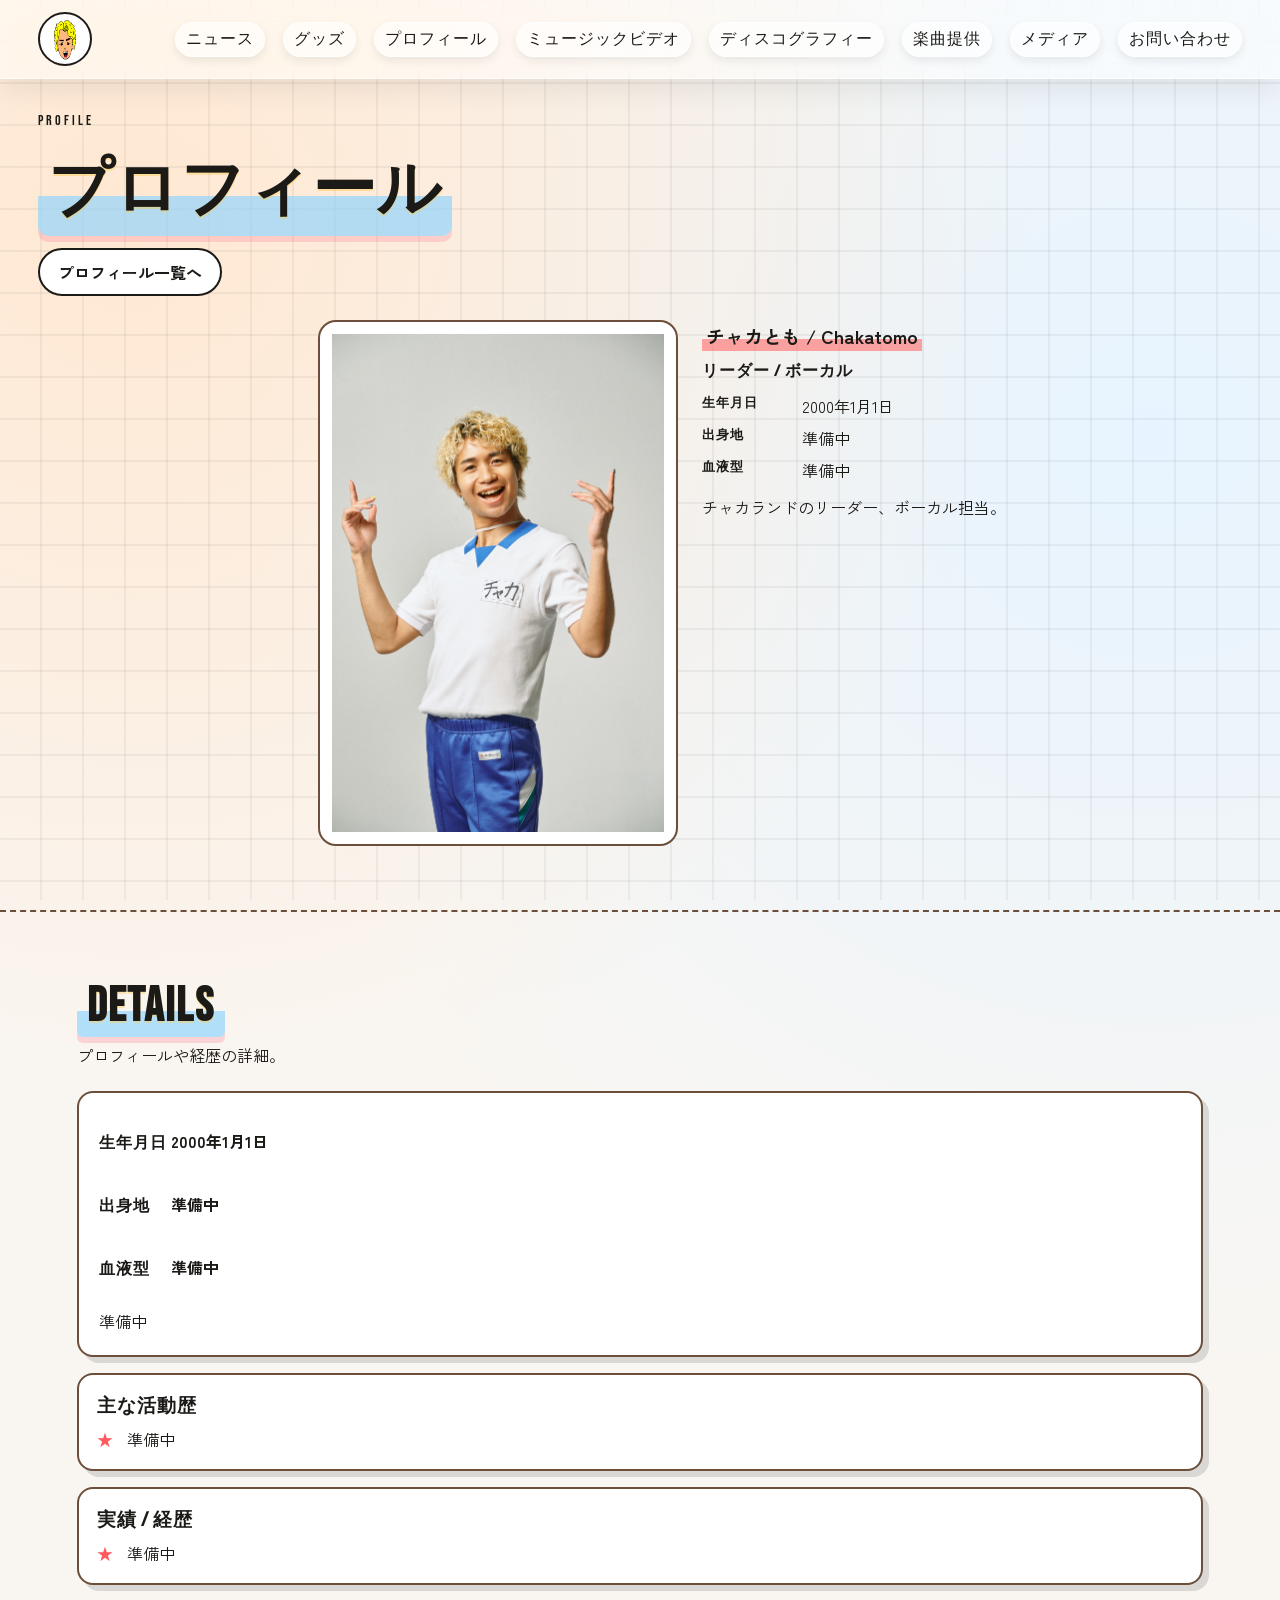
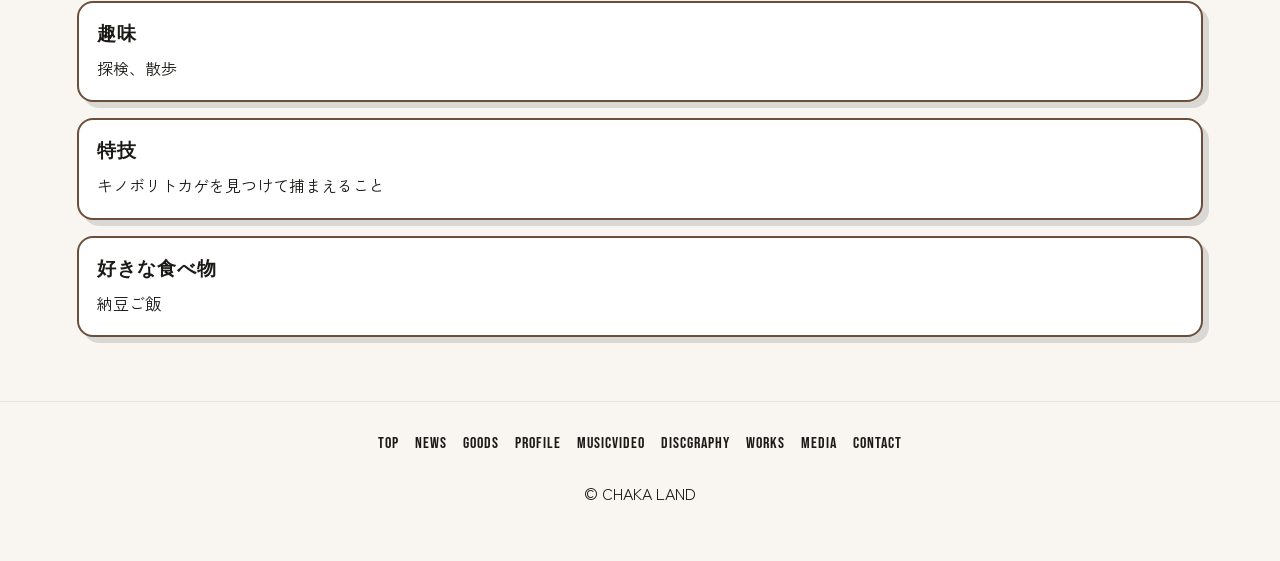
==== chakatomo.html @ d555703f "Update profile pages and layout" ====
<!doctype html>
<html lang="ja">
  <head>
    <meta charset="utf-8" />
    <meta name="viewport" content="width=device-width, initial-scale=1" />
    <title>チャカランド | Chakatomo</title>
    <meta name="description" content="チャカとものプロフィールと経歴。" />
    <link rel="stylesheet" href="styles.css" />
  </head>
  <body>
    <div class="bg-lines" aria-hidden="true"></div>

    <header class="hero hero-compact hero-profile-detail" id="top">
      <nav class="nav">
        <a class="logo" href="index.html#top" aria-label="チャカランド ホーム">
          <img src="assets/チャカとも_イラスト_new.PNG" alt="チャカとも" />
        </a>
        <button class="menu-button" type="button" aria-expanded="false" aria-controls="nav-links">
          MENU
        </button>
        <div class="nav-links" id="nav-links">
          <a href="news.html">ニュース</a>
          <a href="index.html#goods">グッズ</a>
          <a href="profile.html">プロフィール</a>
          <a href="mv.html">ミュージックビデオ</a>
          <a href="index.html#discography">ディスコグラフィー</a>
          <a href="providing.html">楽曲提供</a>
          <a href="media.html">メディア</a>
          <a href="index.html#contact" class="nav-cta">お問い合わせ</a>
        </div>
      </nav>

      <div class="hero-grid">
        <div class="hero-text">
          <p class="eyebrow">PROFILE</p>
          <h1>プロフィール</h1>
          <div class="hero-actions">
            <a class="btn ghost" href="profile.html">プロフィール一覧へ</a>
          </div>
        </div>
      </div>
    </header>

    <main>
      <section class="section tight-top">
        <div class="profile-grid profile-grid-detail">
          <div class="profile-media roomy">
            <img src="assets/Member_pic/chakatomo_pic.jpg" alt="チャカともの写真" />
          </div>
          <div class="profile-text">
            <h3 class="member-name chakatomo">チャカとも / Chakatomo</h3>
            <p class="profile-lead">リーダー / ボーカル</p>
            <dl class="profile-kv">
              <div>
                <dt>生年月日</dt>
                <dd>2000年1月1日</dd>
              </div>
              <div>
                <dt>出身地</dt>
                <dd>準備中</dd>
              </div>
              <div>
                <dt>血液型</dt>
                <dd>準備中</dd>
              </div>
            </dl>
            <p class="profile-note">チャカランドのリーダー、ボーカル担当。</p>
          </div>
        </div>
      </section>

      <section class="section">
        <div class="section-head">
          <h2>DETAILS</h2>
          <p>プロフィールや経歴の詳細。</p>
        </div>
        <div class="profile-detail">
          <div class="detail-meta">
            <p><span>生年月日</span>2000年1月1日</p>
            <p><span>出身地</span>準備中</p>
            <p><span>血液型</span>準備中</p>
          </div>
          <p class="detail-lead">準備中</p>
        </div>
        <div class="detail-sections">
          <section class="detail-section">
            <h3>主な活動歴</h3>
            <ul class="detail-list">
              <li>準備中</li>
            </ul>
          </section>
          <section class="detail-section">
            <h3>実績 / 経歴</h3>
            <ul class="detail-list">
              <li>準備中</li>
            </ul>
          </section>
          <section class="detail-section">
            <h3>趣味</h3>
            <p>探検、散歩</p>
          </section>
          <section class="detail-section">
            <h3>特技</h3>
            <p>キノボリトカゲを見つけて捕まえること</p>
          </section>
          <section class="detail-section">
            <h3>好きな食べ物</h3>
            <p>納豆ご飯</p>
          </section>
        </div>
      </section>
    </main>

    <footer class="footer">
      <div class="footer-links">
        <a href="index.html#top">TOP</a>
        <a href="news.html">NEWS</a>
        <a href="index.html#goods">GOODS</a>
        <a href="profile.html">PROFILE</a>
        <a href="mv.html">MUSICVIDEO</a>
        <a href="index.html#discography">Discgraphy</a>
        <a href="providing.html">WORKS</a>
        <a href="media.html">Media</a>
        <a href="index.html#contact">CONTACT</a>
      </div>
      <p>© CHAKA LAND</p>
    </footer>

    <script src="script.js"></script>
  </body>
</html>
---- styles.css ----
@import url("https://fonts.googleapis.com/css2?family=Bebas+Neue&family=Zen+Kaku+Gothic+New:wght@400;500;700&display=swap");

:root {
  --bg: #f9f6f2;
  --ink: #1b1a17;
  --accent: #ff5a5f;
  --accent-2: #ffd86b;
  --accent-3: #8bd3ff;
  --paper: #ffffff;
  --line: rgba(0, 0, 0, 0.08);
  --frame-brown: #6b4f3b;
}

* {
  box-sizing: border-box;
}

html {
  scroll-behavior: smooth;
}

body {
  margin: 0;
  font-family: "Zen Kaku Gothic New", "Hiragino Kaku Gothic ProN", "Meiryo", sans-serif;
  color: var(--ink);
  background: radial-gradient(circle at 10% 10%, #ffe8d2 0%, transparent 40%),
    radial-gradient(circle at 90% 20%, #e7f4ff 0%, transparent 45%), var(--bg);
  min-height: 100vh;
}


a {
  color: inherit;
  text-decoration: none;
}

img {
  max-width: 100%;
  display: block;
}

.bg-lines {
  position: fixed;
  inset: 0;
  background-image: linear-gradient(transparent 95%, var(--line) 96%),
    linear-gradient(90deg, transparent 95%, var(--line) 96%);
  background-size: 42px 42px;
  z-index: -1;
  opacity: 0.6;
}

.hero {
  padding: 96px 3vw 42px;
}

.nav {
  display: flex;
  align-items: center;
  gap: 20px;
  flex-wrap: wrap;
  justify-content: space-between;
  padding: 12px 3vw;
  position: fixed;
  top: 0;
  left: 0;
  right: 0;
  z-index: 10;
  background: rgba(255, 255, 255, 0.55);
  backdrop-filter: blur(14px) saturate(140%);
  border-bottom: 1px solid rgba(255, 255, 255, 0.7);
  box-shadow: 0 10px 30px rgba(0, 0, 0, 0.08);
}

.logo img {
  width: 54px;
  height: 54px;
  border-radius: 50%;
  border: 2px solid var(--ink);
  background: var(--paper);
}

.menu-button {
  display: none;
  border: 2px solid var(--ink);
  background: var(--paper);
  padding: 8px 12px;
  font-family: "Bebas Neue", sans-serif;
  letter-spacing: 2px;
  cursor: pointer;
}

.nav-links {
  display: flex;
  gap: 18px;
  flex-wrap: wrap;
  font-family: "Bebas Neue", sans-serif;
  letter-spacing: 1px;
  margin-left: auto;
}

.nav-links a {
  padding: 6px 10px;
  border-radius: 999px;
  background: rgba(255, 255, 255, 0.6);
  border: 1px solid rgba(255, 255, 255, 0.8);
  box-shadow: 0 4px 10px rgba(0, 0, 0, 0.08);
  transition: transform 0.2s ease, background 0.2s ease, box-shadow 0.2s ease;
}

.nav-links a:hover {
  transform: translateY(-2px);
  background: rgba(255, 255, 255, 0.85);
  box-shadow: 0 8px 16px rgba(0, 0, 0, 0.14);
}

.nav-cta {
  border: none;
  background: var(--accent-2);
}

.nav-cta:hover {
  background: #ffd04a;
}

.hero-grid {
  display: grid;
  gap: 28px;
  grid-template-columns: repeat(auto-fit, minmax(240px, 1fr));
  align-items: center;
  margin-top: 30px;
}

.hero-compact {
  padding-bottom: 24px;
}

.hero-compact .hero-grid {
  margin-top: 16px;
}

.hero-grid-home {
  grid-template-columns: minmax(240px, 1fr) minmax(240px, 1fr);
  grid-template-areas:
    "text media"
    "lead media";
}

.hero-grid-home .hero-text {
  grid-area: text;
}

.hero-grid-home .hero-media {
  grid-area: media;
}

.hero-grid-home .hero-lead {
  grid-area: lead;
}

.hero-grid-home .hero-lead .lead {
  margin: 0;
}

.hero-text h1 {
  font-family: "Bebas Neue", sans-serif;
  font-size: clamp(44px, 8vw, 96px);
  margin: 12px 0;
}

.hero-profile-detail .hero-text h1 {
  font-size: clamp(32px, 6vw, 64px);
  display: inline-block;
  padding: 4px 10px;
  border-radius: 10px;
  background: linear-gradient(transparent 58%, rgba(139, 211, 255, 0.65) 58%);
  text-shadow: 0 2px 0 rgba(255, 204, 77, 0.45);
  box-shadow: 0 6px 0 rgba(255, 111, 145, 0.25);
}

.eyebrow {
  font-family: "Bebas Neue", sans-serif;
  letter-spacing: 3px;
  font-size: 14px;
  margin: 0;
}

.lead {
  margin: 0 0 20px;
  line-height: 1.7;
}

.hero-actions {
  display: flex;
  flex-wrap: wrap;
  gap: 12px;
}

.btn {
  display: inline-flex;
  align-items: center;
  justify-content: center;
  gap: 8px;
  padding: 10px 18px;
  border-radius: 999px;
  border: 2px solid var(--ink);
  font-weight: 600;
}

.btn.primary {
  background: var(--accent);
  color: #fff;
}

.btn.ghost {
  background: var(--paper);
}

.hero-badges {
  display: flex;
  gap: 10px;
  flex-wrap: wrap;
  margin-top: 18px;
}

.hero-badges span {
  border: 2px solid var(--ink);
  border-radius: 999px;
  padding: 6px 12px;
  background: var(--paper);
  font-family: "Bebas Neue", sans-serif;
  letter-spacing: 1px;
}

.hero-media {
  border-radius: 22px;
  overflow: hidden;
  border: 2px solid var(--frame-brown);
  box-shadow: 10px 10px 0 rgba(0, 0, 0, 0.15);
  background: var(--paper);
  aspect-ratio: 4 / 3;
  display: flex;
  align-items: center;
  justify-content: center;
}

.hero-media img {
  width: 100%;
  height: 100%;
  object-fit: contain;
}

.section {
  padding: 64px 6vw;
}

.section.tight-top {
  padding-top: 0;
}

.section+.section {
  border-top: 2px dashed var(--frame-brown);
}

.section.alt {
  background: rgba(255, 255, 255, 0.65);
}

.section-head h2 {
  font-family: "Bebas Neue", sans-serif;
  font-size: clamp(28px, 5vw, 48px);
  margin: 0 0 6px;
  letter-spacing: 2px;
  display: inline-block;
  padding: 2px 10px;
  background: linear-gradient(transparent 58%, rgba(139, 211, 255, 0.65) 58%);
  text-shadow: 0 2px 0 rgba(255, 204, 77, 0.45);
  box-shadow: 0 6px 0 rgba(255, 111, 145, 0.25);
  border-radius: 6px;
}

.section-head p {
  margin: 0 0 24px;
}

.news-list {
  display: grid;
  gap: 16px;
}

.news-item {
  background: var(--paper);
  border: 2px solid var(--frame-brown);
  border-radius: 16px;
  padding: 16px 18px;
  box-shadow: 6px 6px 0 rgba(0, 0, 0, 0.12);
}

.news-date {
  font-family: "Bebas Neue", sans-serif;
  letter-spacing: 2px;
  font-size: 14px;
  margin: 0 0 8px;
}

.news-title {
  margin: 0 0 6px;
  font-weight: 600;
}

.goods-grid {
  display: grid;
  gap: 18px;
  grid-template-columns: repeat(auto-fit, minmax(220px, 1fr));
}

.goods-card {
  background: var(--paper);
  border: 2px solid var(--frame-brown);
  border-radius: 18px;
  overflow: hidden;
  box-shadow: 6px 6px 0 rgba(0, 0, 0, 0.12);
}

.goods-card img {
  height: 160px;
  width: 100%;
  object-fit: cover;
}

.goods-img-tshirt {
  object-position: center 15%;
}

.goods-img-keyholder {
  object-position: center 80%;
}

@media (max-width: 600px) {
  .goods-card img {
    height: 200px;
  }

  .goods-img-tshirt,
  .goods-img-keyholder {
    object-fit: contain;
    object-position: center;
    background: #fff;
  }
}

.goods-card div {
  padding: 16px;
}

.fanclub-grid {
  display: grid;
  gap: 18px;
  grid-template-columns: repeat(auto-fit, minmax(240px, 1fr));
}

.fanclub-card {
  border: 2px solid var(--ink);
  border-radius: 18px;
  background: var(--paper);
  padding: 20px;
  display: grid;
  gap: 12px;
  box-shadow: 6px 6px 0 rgba(0, 0, 0, 0.12);
}

.fanclub-card.featured {
  background: var(--accent-3);
}

.plan {
  font-family: "Bebas Neue", sans-serif;
  letter-spacing: 2px;
  font-size: 18px;
  margin: 0;
}

.price {
  font-size: 24px;
  font-weight: 700;
  margin: 0;
}

.benefits {
  margin: 0;
  padding-left: 18px;
}

.profile-grid {
  display: grid;
  gap: 24px;
  grid-template-columns: repeat(auto-fit, minmax(240px, 1fr));
  align-items: center;
}

.profile-grid.profile-grid-detail {
  grid-template-columns: minmax(280px, 1.2fr) minmax(240px, 1fr);
  align-items: start;
}

.profile-media {
  border-radius: 18px;
  overflow: hidden;
  border: 2px solid var(--frame-brown);
  background: var(--paper);
  aspect-ratio: 4 / 3;
  display: flex;
  align-items: center;
  justify-content: center;
}

.profile-media img {
  width: 100%;
  height: 100%;
  object-fit: contain;
}

.profile-media.roomy {
  padding: 12px;
}

.profile-media.roomy img {
  object-fit: contain;
}

.profile-grid.profile-grid-detail .profile-media {
  aspect-ratio: auto;
  width: min(100%, 360px);
  height: auto;
  justify-self: end;
}

.profile-grid.profile-grid-detail .profile-media img {
  width: 100%;
  height: auto;
}

.profile-text h3 {
  margin: 0 0 10px;
}

.profile-lead {
  margin: 0 0 12px;
  font-weight: 600;
  font-family: "Bebas Neue", sans-serif;
  letter-spacing: 1px;
}

.profile-kv {
  margin: 0 0 12px;
  display: grid;
  gap: 8px;
}

.profile-kv div {
  display: grid;
  grid-template-columns: 90px 1fr;
  gap: 10px;
  align-items: start;
}

.profile-kv dt {
  font-weight: 700;
  font-size: 13px;
  letter-spacing: 1px;
  font-family: "Bebas Neue", sans-serif;
}

.profile-kv dd {
  margin: 0;
}

.profile-note {
  margin: 0;
  line-height: 1.7;
}

.tag-list {
  display: flex;
  flex-wrap: wrap;
  gap: 10px;
  margin-top: 16px;
}

.tag {
  border: 2px solid var(--ink);
  border-radius: 999px;
  padding: 6px 12px;
  font-family: "Bebas Neue", sans-serif;
  letter-spacing: 1px;
  background: var(--paper);
}

.member-grid {
  display: grid;
  gap: 18px;
  grid-template-columns: repeat(auto-fit, minmax(200px, 1fr));
}

.member-photo-link {
  display: block;
  color: inherit;
}

.member-photo-link:focus-visible {
  outline: 3px solid var(--accent);
  outline-offset: 4px;
  border-radius: 12px;
}

.member-card {
  background: var(--paper);
  border: 2px solid var(--frame-brown);
  border-radius: 16px;
  padding: 18px;
  box-shadow: 6px 6px 0 rgba(0, 0, 0, 0.12);
  display: flex;
  flex-direction: column;
  height: 100%;
}

.member-photo {
  width: 100%;
  aspect-ratio: 4 / 5;
  object-fit: cover;
  border-radius: 12px;
  border: 2px solid var(--frame-brown);
  box-shadow: 4px 4px 0 rgba(0, 0, 0, 0.12);
  margin-bottom: 12px;
  background: #f4f0e6;
}

.member-photo-frame {
  width: 100%;
  aspect-ratio: 4 / 5;
  border-radius: 12px;
  border: 2px solid var(--frame-brown);
  box-shadow: 4px 4px 0 rgba(0, 0, 0, 0.12);
  margin-bottom: 12px;
  background: #f4f0e6;
  overflow: hidden;
}

.member-photo-frame img {
  width: 100%;
  height: 100%;
  object-fit: contain;
  object-position: center;
  transform: scale(1.5) translateX(6px);
  transform-origin: center;
}

.member-card h3 {
  margin: 0 0 6px;
}

.member-name {
  display: inline-block;
  padding: 2px 4px;
}

.member-name.pay {
  background: linear-gradient(transparent 62%, rgba(255, 225, 88, 0.6) 62%);
}

.member-name.teruyu {
  background: linear-gradient(transparent 62%, rgba(255, 155, 74, 0.6) 62%);
}

.member-name.chakatomo {
  background: linear-gradient(transparent 62%, rgba(255, 107, 107, 0.6) 62%);
}

.member-name.ren {
  background: linear-gradient(transparent 62%, rgba(120, 216, 106, 0.6) 62%);
}

.member-name.hao {
  background: linear-gradient(transparent 62%, rgba(107, 183, 255, 0.6) 62%);
}

.member-role {
  margin: 0 0 10px;
  font-weight: 600;
  font-family: "Bebas Neue", sans-serif;
  letter-spacing: 1px;
}

.member-profile {
  margin: 12px 0 0;
  display: grid;
  gap: 8px;
}

.member-profile div {
  display: grid;
  grid-template-columns: 88px 1fr;
  gap: 8px;
  align-items: start;
}

.member-profile dt {
  font-weight: 700;
  font-size: 13px;
  letter-spacing: 1px;
  font-family: "Bebas Neue", sans-serif;
}

.member-profile dd {
  margin: 0;
}

.member-sns {
  margin-top: 12px;
  margin-top: auto;
  padding-top: 12px;
}

.member-sns a {
  display: inline-flex;
  align-items: center;
  gap: 8px;
  padding: 6px 12px;
  border-radius: 999px;
  border: 2px solid var(--frame-brown);
  background: var(--paper);
  font-family: "Bebas Neue", sans-serif;
  letter-spacing: 1px;
  transition: transform 0.2s ease, box-shadow 0.2s ease, background 0.2s ease;
}

.member-sns a:hover {
  transform: translateY(-2px);
  box-shadow: 4px 4px 0 rgba(0, 0, 0, 0.12);
  background: rgba(255, 216, 107, 0.6);
}

.profile-detail {
  background: var(--paper);
  border: 2px solid var(--frame-brown);
  border-radius: 16px;
  padding: 20px;
  box-shadow: 6px 6px 0 rgba(0, 0, 0, 0.12);
  display: grid;
  gap: 12px;
}

.detail-meta {
  display: grid;
  gap: 6px;
  font-weight: 600;
}

.detail-meta span {
  display: inline-block;
  min-width: 72px;
  font-family: "Bebas Neue", sans-serif;
  letter-spacing: 1px;
}

.detail-lead {
  margin: 0;
  line-height: 1.7;
}

.detail-sections {
  margin-top: 16px;
  display: grid;
  gap: 16px;
}

.detail-section {
  background: var(--paper);
  border: 2px solid var(--frame-brown);
  border-radius: 16px;
  padding: 18px;
  box-shadow: 6px 6px 0 rgba(0, 0, 0, 0.12);
}

.detail-section h3 {
  margin: 0 0 8px;
  font-family: "Bebas Neue", sans-serif;
  letter-spacing: 1px;
}

.detail-section p {
  margin: 0;
  line-height: 1.7;
}

.detail-list {
  margin: 0;
  padding-left: 0;
  list-style: none;
  display: grid;
  gap: 6px;
}

.detail-list li::before {
  content: "★";
  margin-right: 8px;
  color: var(--accent);
}

.detail-list li {
  display: flex;
  align-items: flex-start;
  gap: 6px;
}

.mv-grid {
  display: grid;
  gap: 24px;
  grid-template-columns: repeat(3, minmax(220px, 1fr));
  align-items: start;
}

.mv-thumb {
  border-radius: 16px;
  overflow: hidden;
  border: 2px solid var(--frame-brown);
  background: #000;
  position: relative;
  display: block;
  box-shadow: 8px 8px 0 rgba(0, 0, 0, 0.15);
}

.mv-thumb img {
  width: 100%;
  height: 100%;
  object-fit: cover;
  display: block;
  filter: saturate(1.05);
}

.mv-play {
  position: absolute;
  left: 16px;
  bottom: 16px;
  background: rgba(0, 0, 0, 0.7);
  color: #fff;
  padding: 8px 14px;
  border-radius: 999px;
  font-family: "Zen Kaku Gothic New", "Hiragino Kaku Gothic ProN", "Meiryo", sans-serif;
  letter-spacing: 0.5px;
  border: 2px solid #fff;
  max-width: calc(100% - 32px);
  line-height: 1.3;
}

.mv-thumb:hover {
  transform: translateY(-3px);
  box-shadow: 10px 10px 0 rgba(0, 0, 0, 0.2);
}

.mv-embed {
  border-radius: 16px;
  overflow: hidden;
  border: 2px solid var(--frame-brown);
  background: var(--paper);
  box-shadow: 8px 8px 0 rgba(0, 0, 0, 0.15);
  display: flex;
  flex-direction: column;
}

.mv-frame {
  position: relative;
  width: 100%;
  aspect-ratio: 16 / 9;
  background: #000;
}

.mv-frame iframe {
  position: absolute;
  inset: 0;
  width: 100%;
  height: 100%;
  border: 0;
}

.mv-embed-meta {
  padding: 12px 14px 14px;
  display: grid;
  gap: 6px;
}

.mv-title {
  margin: 0;
  font-weight: 600;
}



.music-list {
  display: grid;
  gap: 12px;
}

.music-list article {
  display: flex;
  justify-content: space-between;
  align-items: center;
  gap: 16px;
  padding: 14px 16px;
  border-radius: 14px;
  border: 2px solid var(--frame-brown);
  background: var(--paper);
}

.music-title {
  margin: 0 0 6px;
  font-weight: 600;
}

.music-meta {
  margin: 0;
  font-size: 13px;
  opacity: 0.7;
}

.chip {
  border: 2px solid var(--ink);
  border-radius: 999px;
  padding: 4px 10px;
  font-family: "Bebas Neue", sans-serif;
  letter-spacing: 2px;
}

.contact-card {
  border: 2px solid var(--frame-brown);
  border-radius: 18px;
  background: var(--paper);
  padding: 20px;
  max-width: 520px;
  margin: 0 auto;
}

.contact-label {
  font-family: "Bebas Neue", sans-serif;
  letter-spacing: 2px;
  margin: 0 0 6px;
}

.contact-value {
  margin: 0 0 16px;
  font-weight: 600;
}

.contact-links {
  display: flex;
  flex-wrap: wrap;
  gap: 12px;
}

.contact-card a {
  transition: transform 0.2s ease, box-shadow 0.2s ease, background 0.2s ease;
}

.icon-link {
  width: 44px;
  height: 44px;
  display: inline-flex;
  align-items: center;
  justify-content: center;
  border-radius: 12px;
  border: 2px solid var(--frame-brown);
  background: #fff;
  box-shadow: 4px 4px 0 rgba(0, 0, 0, 0.12);
}

.icon-link img {
  width: 24px;
  height: 24px;
  object-fit: contain;
}

.icon-link svg {
  width: 26px;
  height: 26px;
}

.icon-link.instagram,
.icon-link.x,
.icon-link.youtube {
  background: #fff;
}

.icon-link:hover {
  transform: translateY(-2px);
  box-shadow: 6px 6px 0 rgba(0, 0, 0, 0.18);
}

.link {
  color: var(--accent);
  font-weight: 600;
}

.footer {
  padding: 32px 3vw 40px;
  border-top: 1px solid var(--line);
  display: flex;
  flex-direction: column;
  gap: 12px;
  align-items: center;
  text-align: center;
}

.footer-links {
  display: flex;
  flex-wrap: wrap;
  gap: 16px;
  font-family: "Bebas Neue", sans-serif;
  letter-spacing: 1px;
  justify-content: center;
  width: 100%;
}

@media (max-width: 840px) {
  .hero {
    padding-top: 72px;
  }

  .nav {
    padding: 6px 4vw;
  }

  .logo img {
    width: 44px;
    height: 44px;
  }

  .hero-grid {
    margin-top: 16px;
  }

  .menu-button {
    display: inline-flex;
  }

  .nav-links {
    width: 100%;
    margin-left: 0;
    flex-direction: column;
    align-items: flex-start;
    gap: 10px;
    max-height: 0;
    overflow: hidden;
    pointer-events: none;
    opacity: 0;
    transition: max-height 0.3s ease, opacity 0.3s ease;
  }

  .nav-links.is-open {
    max-height: 320px;
    opacity: 1;
    pointer-events: auto;
  }

  .hero-grid {
    grid-template-columns: 1fr;
  }

  .mv-grid {
    grid-template-columns: 1fr;
  }

  .hero-grid-home {
    grid-template-columns: 1fr;
    grid-template-areas:
      "text"
      "media"
      "lead";
  }

  .profile-grid.profile-grid-detail {
    grid-template-columns: 1fr;
  }

  .contact-card {
    width: 100%;
  }
}

@media (max-width: 600px) {
  .hero-text h1 {
    font-size: clamp(32px, 9vw, 52px);
  }
}

#contact {
  text-align: center;
}

#contact .section-head {
  align-items: center;
}

#contact .contact-card {
  margin-left: auto;
  margin-right: auto;
  text-align: center;
}

#contact .contact-links {
  justify-content: center;
}
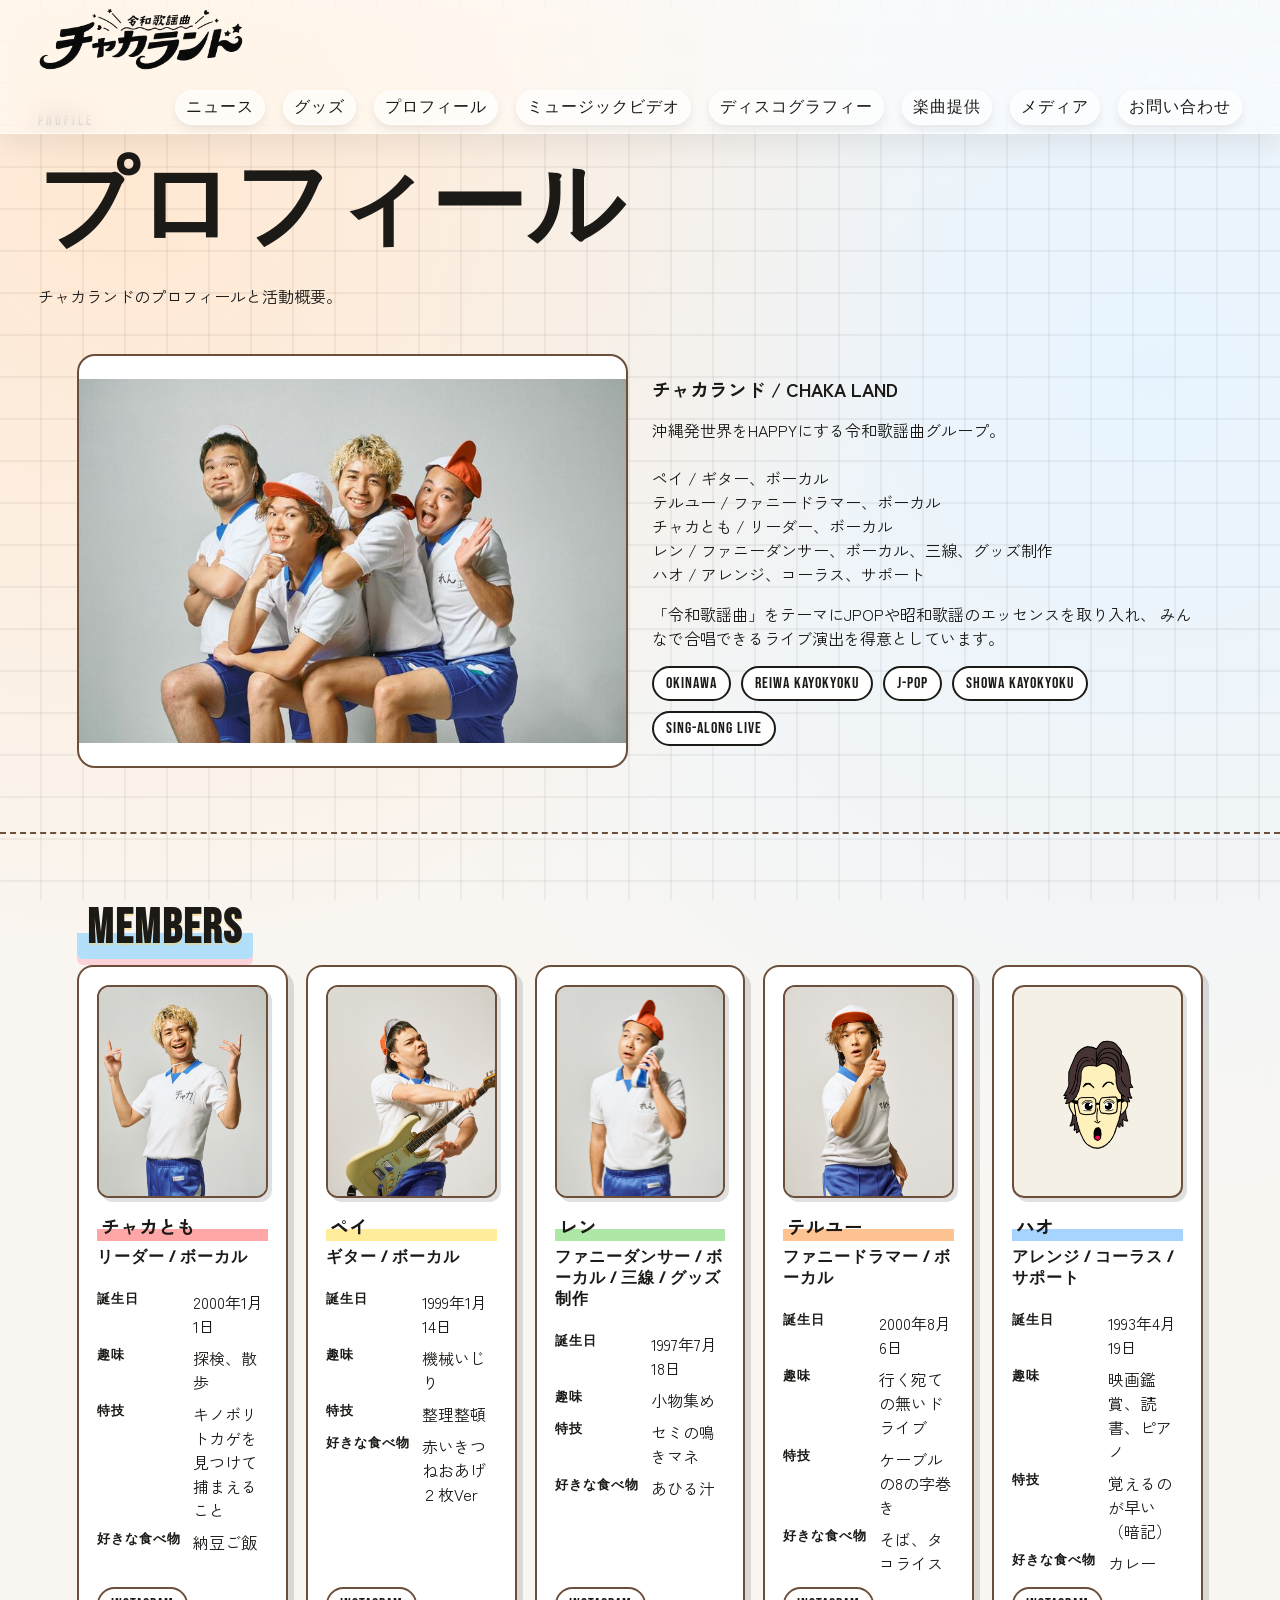
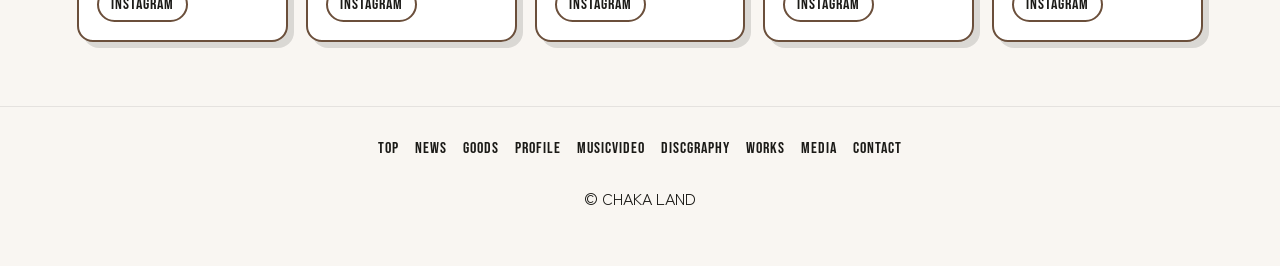
==== commit 3da7f151: "Update site content and header logo interactions" ====
--- a/chakatomo.html
+++ b/chakatomo.html
@@ -1,131 +1,20 @@
 <!doctype html>
 <html lang="ja">
-  <head>
-    <meta charset="utf-8" />
-    <meta name="viewport" content="width=device-width, initial-scale=1" />
-    <title>チャカランド | Chakatomo</title>
-    <meta name="description" content="チャカとものプロフィールと経歴。" />
-    <link rel="stylesheet" href="styles.css" />
-  </head>
-  <body>
-    <div class="bg-lines" aria-hidden="true"></div>
 
-    <header class="hero hero-compact hero-profile-detail" id="top">
-      <nav class="nav">
-        <a class="logo" href="index.html#top" aria-label="チャカランド ホーム">
-          <img src="assets/チャカとも_イラスト_new.PNG" alt="チャカとも" />
-        </a>
-        <button class="menu-button" type="button" aria-expanded="false" aria-controls="nav-links">
-          MENU
-        </button>
-        <div class="nav-links" id="nav-links">
-          <a href="news.html">ニュース</a>
-          <a href="index.html#goods">グッズ</a>
-          <a href="profile.html">プロフィール</a>
-          <a href="mv.html">ミュージックビデオ</a>
-          <a href="index.html#discography">ディスコグラフィー</a>
-          <a href="providing.html">楽曲提供</a>
-          <a href="media.html">メディア</a>
-          <a href="index.html#contact" class="nav-cta">お問い合わせ</a>
-        </div>
-      </nav>
+<head>
+  <meta charset="utf-8" />
+  <meta name="viewport" content="width=device-width, initial-scale=1" />
+  <title>チャカランド | チャカとも</title>
+  <meta name="description" content="個人プロフィールはプロフィールページに統合されました。" />
+  <meta http-equiv="refresh" content="0; url=profile.html#members" />
+  <link rel="canonical" href="profile.html#members" />
+  <script>
+    window.location.replace("profile.html#members");
+  </script>
+</head>
 
-      <div class="hero-grid">
-        <div class="hero-text">
-          <p class="eyebrow">PROFILE</p>
-          <h1>プロフィール</h1>
-          <div class="hero-actions">
-            <a class="btn ghost" href="profile.html">プロフィール一覧へ</a>
-          </div>
-        </div>
-      </div>
-    </header>
+<body>
+  <p><a href="profile.html#members">プロフィール一覧はこちら</a></p>
+</body>
 
-    <main>
-      <section class="section tight-top">
-        <div class="profile-grid profile-grid-detail">
-          <div class="profile-media roomy">
-            <img src="assets/Member_pic/chakatomo_pic.jpg" alt="チャカともの写真" />
-          </div>
-          <div class="profile-text">
-            <h3 class="member-name chakatomo">チャカとも / Chakatomo</h3>
-            <p class="profile-lead">リーダー / ボーカル</p>
-            <dl class="profile-kv">
-              <div>
-                <dt>生年月日</dt>
-                <dd>2000年1月1日</dd>
-              </div>
-              <div>
-                <dt>出身地</dt>
-                <dd>準備中</dd>
-              </div>
-              <div>
-                <dt>血液型</dt>
-                <dd>準備中</dd>
-              </div>
-            </dl>
-            <p class="profile-note">チャカランドのリーダー、ボーカル担当。</p>
-          </div>
-        </div>
-      </section>
-
-      <section class="section">
-        <div class="section-head">
-          <h2>DETAILS</h2>
-          <p>プロフィールや経歴の詳細。</p>
-        </div>
-        <div class="profile-detail">
-          <div class="detail-meta">
-            <p><span>生年月日</span>2000年1月1日</p>
-            <p><span>出身地</span>準備中</p>
-            <p><span>血液型</span>準備中</p>
-          </div>
-          <p class="detail-lead">準備中</p>
-        </div>
-        <div class="detail-sections">
-          <section class="detail-section">
-            <h3>主な活動歴</h3>
-            <ul class="detail-list">
-              <li>準備中</li>
-            </ul>
-          </section>
-          <section class="detail-section">
-            <h3>実績 / 経歴</h3>
-            <ul class="detail-list">
-              <li>準備中</li>
-            </ul>
-          </section>
-          <section class="detail-section">
-            <h3>趣味</h3>
-            <p>探検、散歩</p>
-          </section>
-          <section class="detail-section">
-            <h3>特技</h3>
-            <p>キノボリトカゲを見つけて捕まえること</p>
-          </section>
-          <section class="detail-section">
-            <h3>好きな食べ物</h3>
-            <p>納豆ご飯</p>
-          </section>
-        </div>
-      </section>
-    </main>
-
-    <footer class="footer">
-      <div class="footer-links">
-        <a href="index.html#top">TOP</a>
-        <a href="news.html">NEWS</a>
-        <a href="index.html#goods">GOODS</a>
-        <a href="profile.html">PROFILE</a>
-        <a href="mv.html">MUSICVIDEO</a>
-        <a href="index.html#discography">Discgraphy</a>
-        <a href="providing.html">WORKS</a>
-        <a href="media.html">Media</a>
-        <a href="index.html#contact">CONTACT</a>
-      </div>
-      <p>© CHAKA LAND</p>
-    </footer>
-
-    <script src="script.js"></script>
-  </body>
 </html>
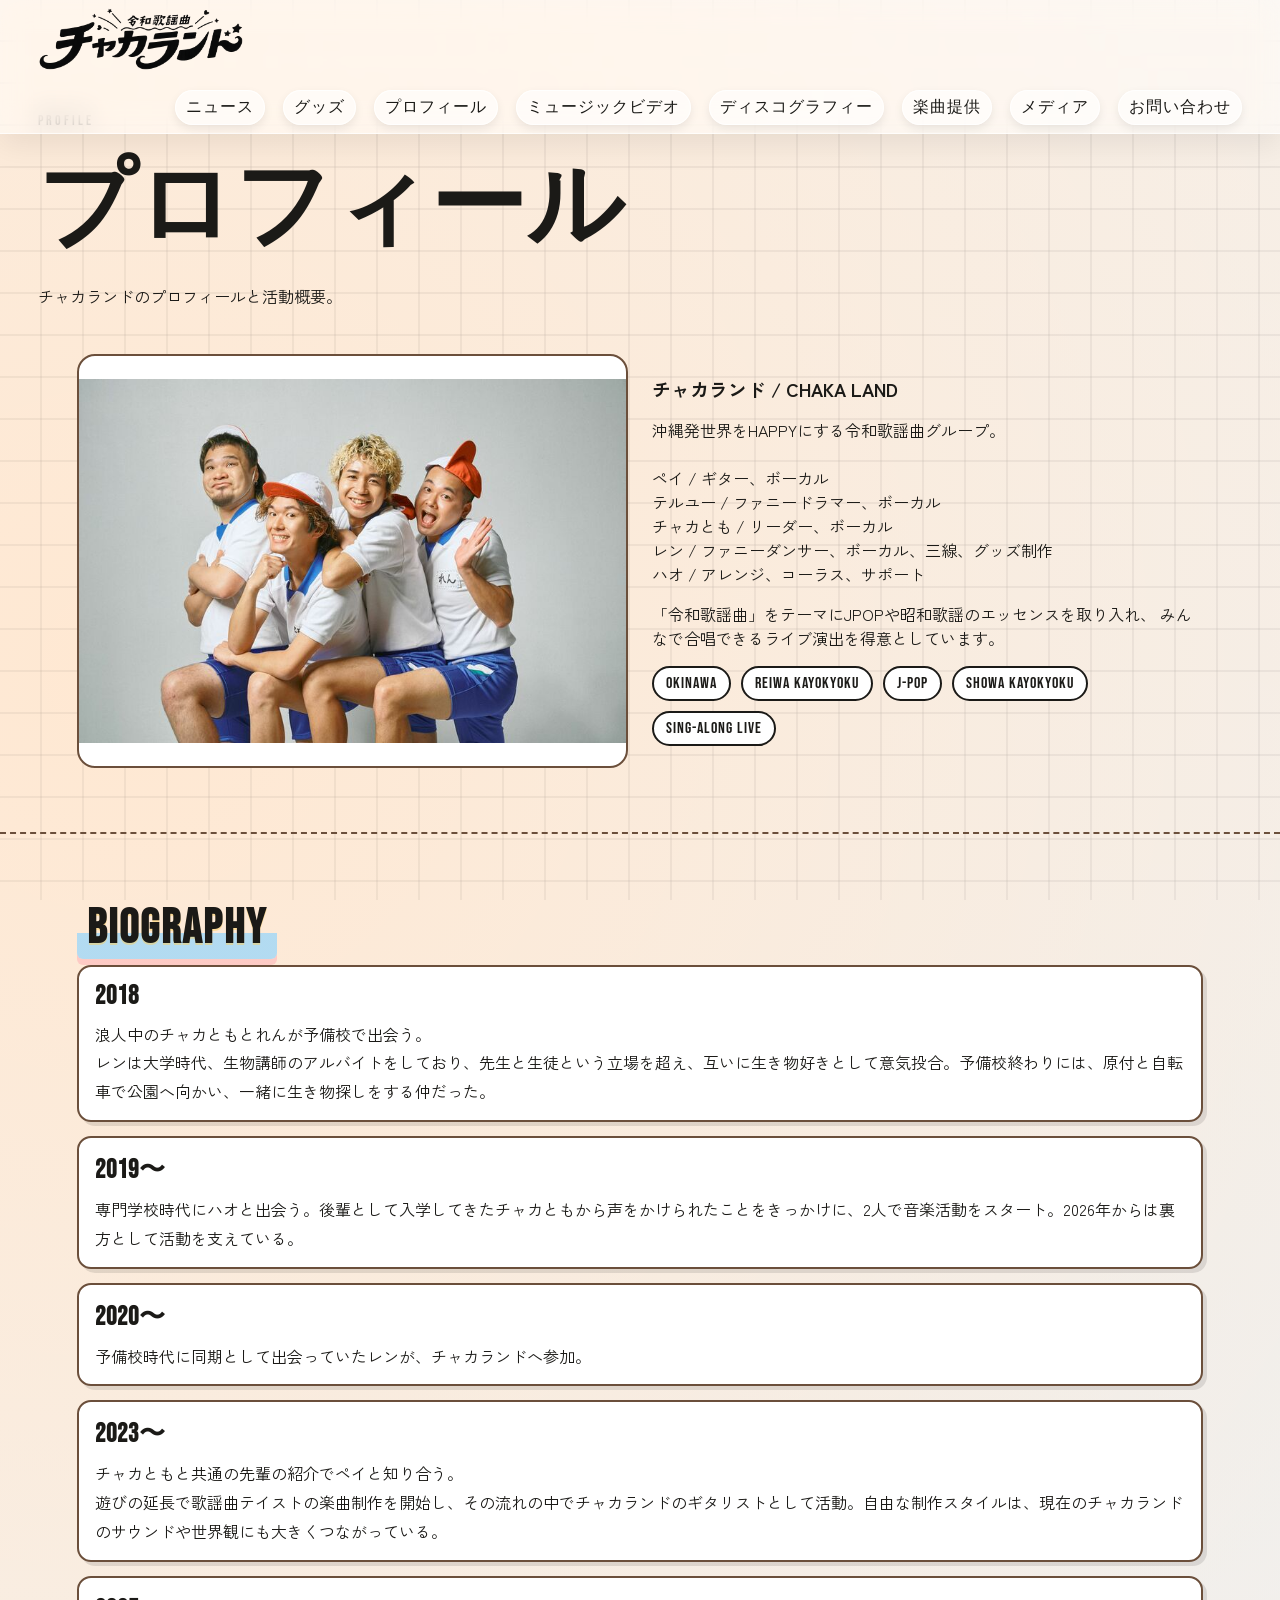
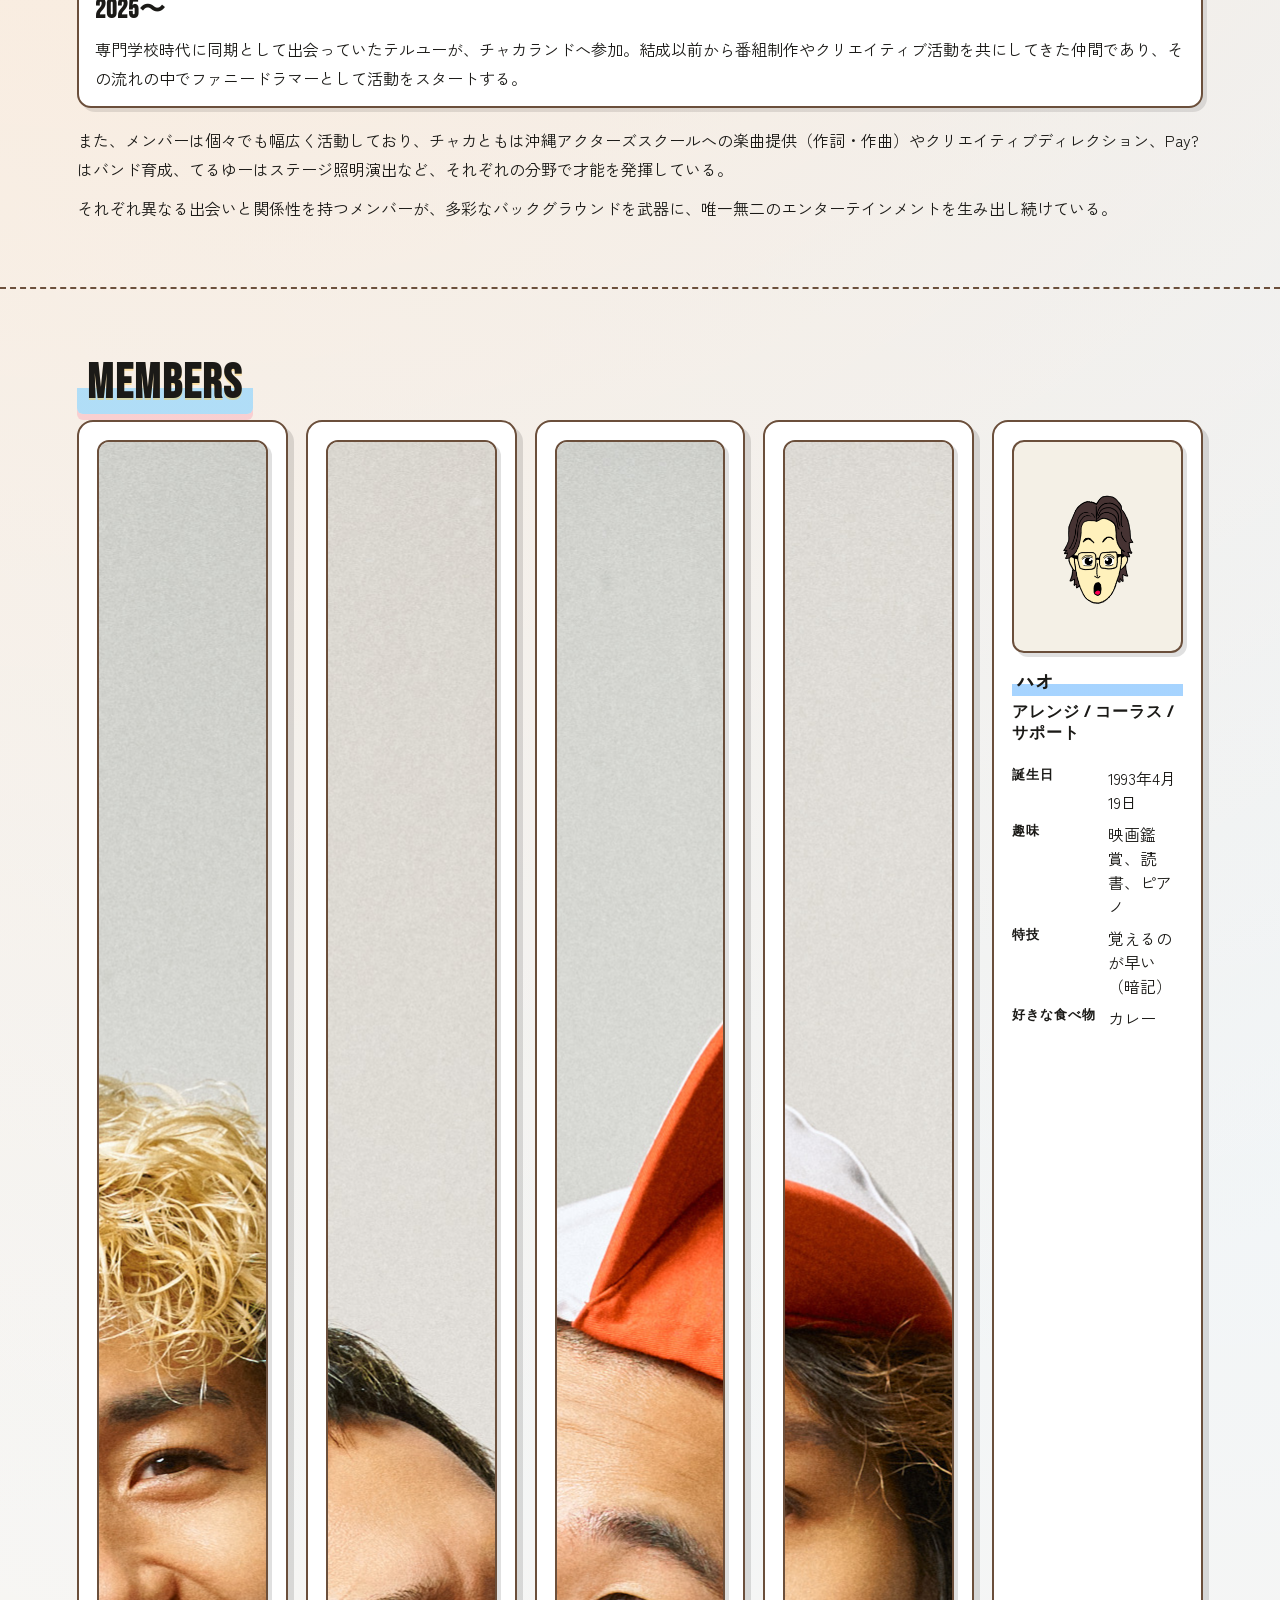
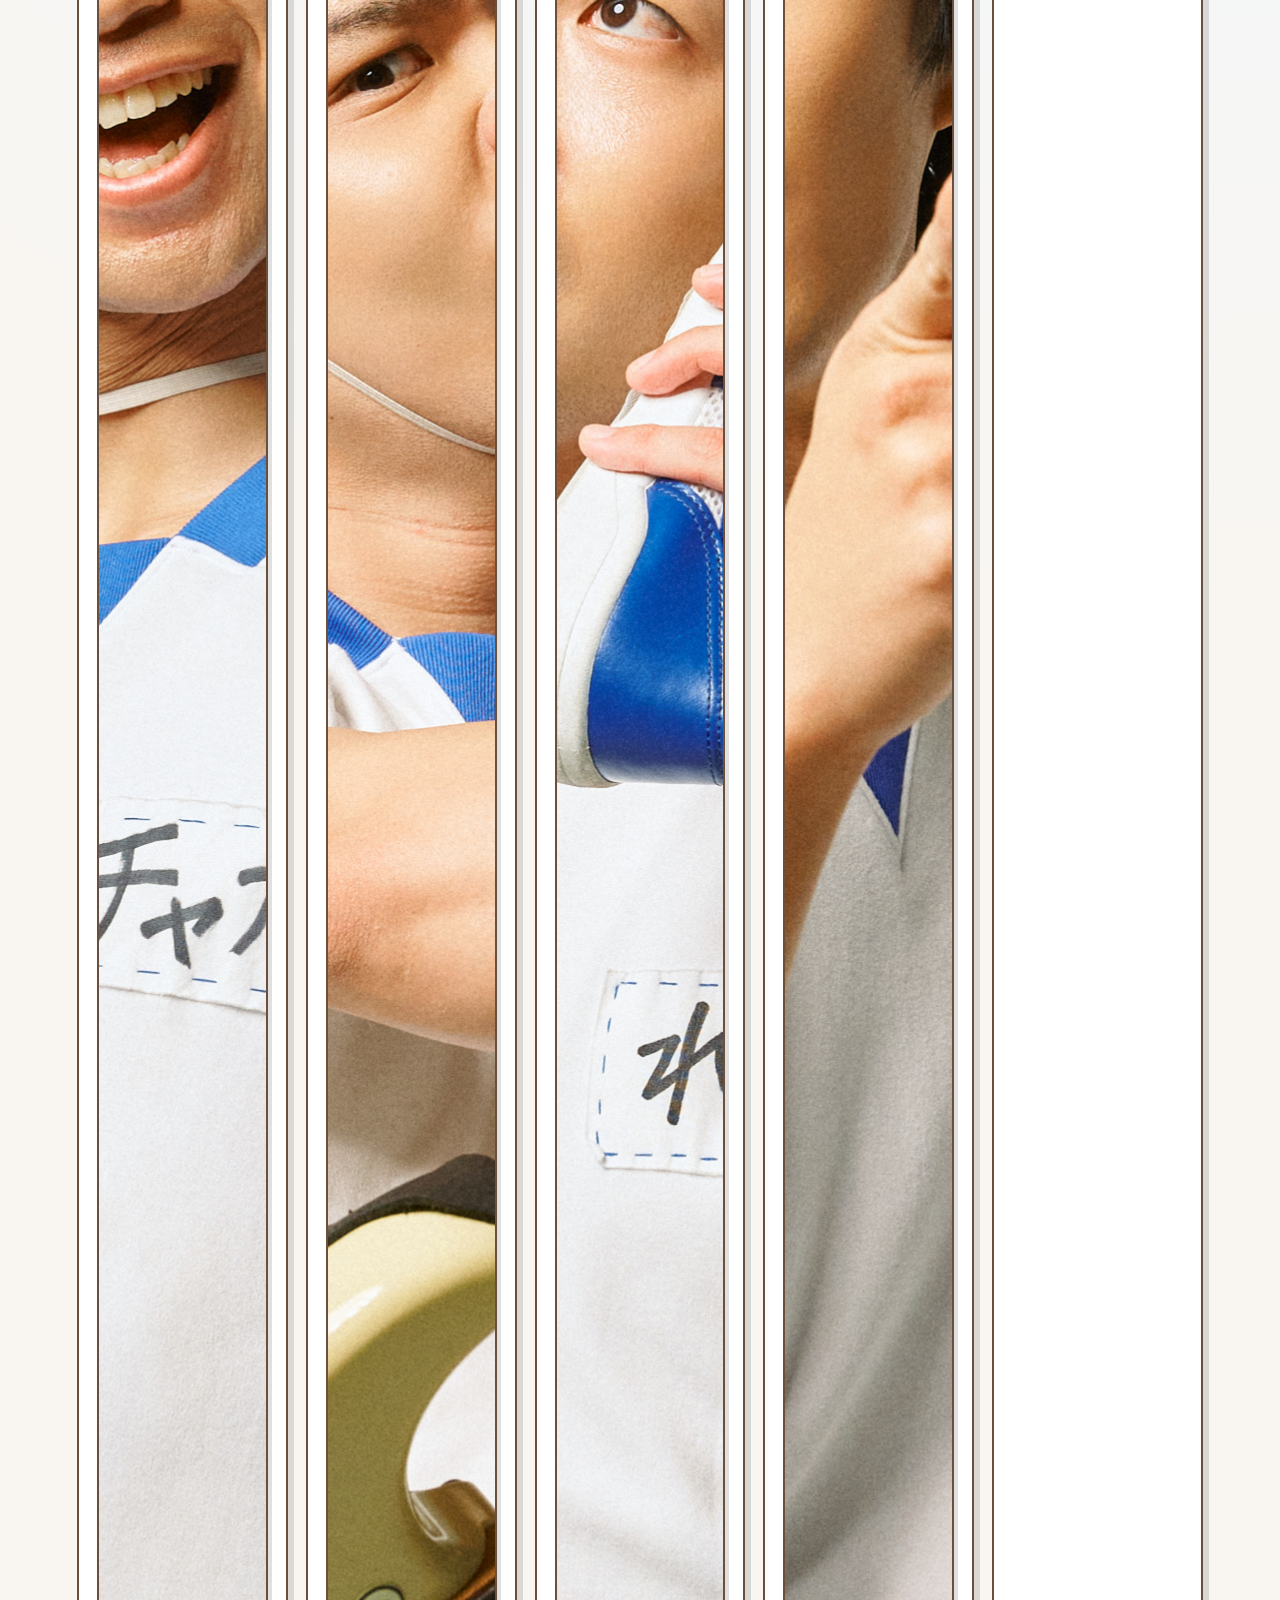
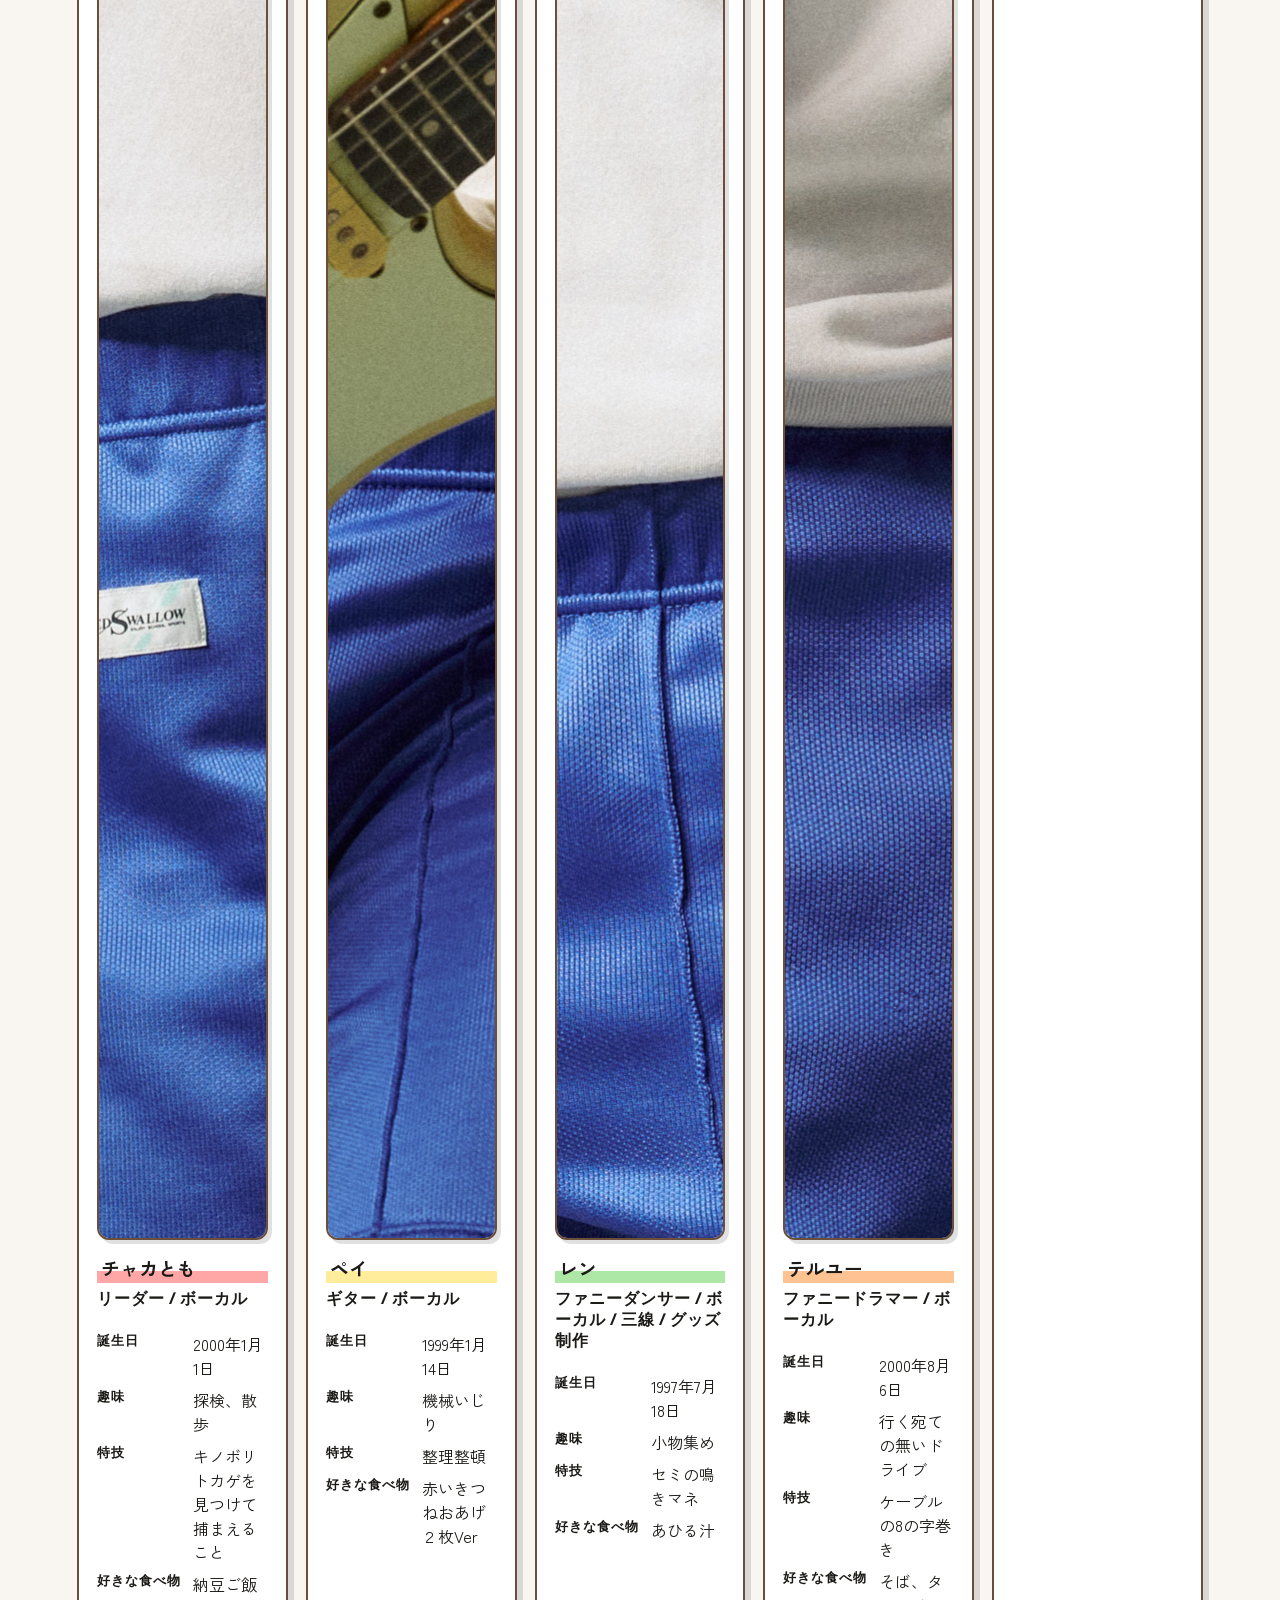
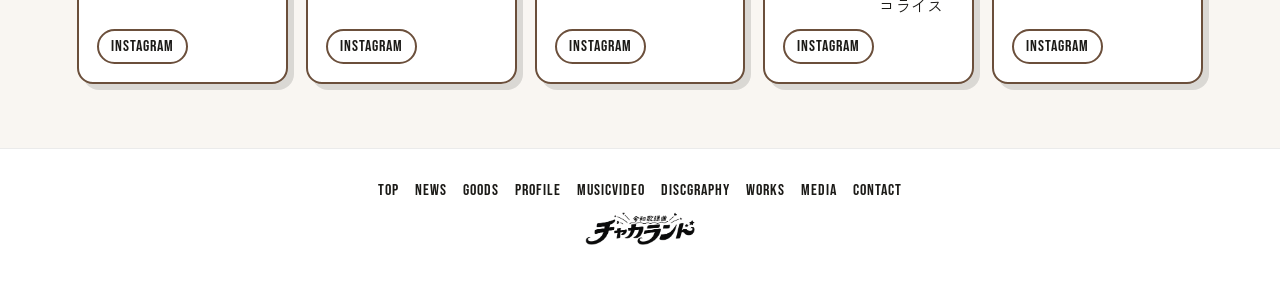
==== commit b4129568: "SEO/表示性能を改善（デザイン変更なし）" ====
--- a/chakatomo.html
+++ b/chakatomo.html
@@ -4,10 +4,26 @@
 <head>
   <meta charset="utf-8" />
   <meta name="viewport" content="width=device-width, initial-scale=1" />
-  <title>チャカランド | チャカとも</title>
-  <meta name="description" content="個人プロフィールはプロフィールページに統合されました。" />
+  <link rel="icon" type="image/png" href="assets/ハオさんパス用/ステッカー_ハート.png" />
+  <title>メンバープロフィール | チャカランド公式サイト</title>
+  <meta name="description" content="個別ページはプロフィール一覧ページへ統合されました。" />
+  <meta name="robots" content="noindex,follow" />
+  <link rel="canonical" href="https://chakaland.jp/profile.html#members" />
+  <meta property="og:locale" content="ja_JP" />
+  <meta property="og:type" content="website" />
+  <meta property="og:site_name" content="チャカランド" />
+  <meta property="og:title" content="メンバープロフィール | チャカランド公式サイト" />
+  <meta property="og:description" content="プロフィール一覧ページへ移動します。" />
+  <meta property="og:url" content="https://chakaland.jp/profile.html#members" />
+  <meta property="og:image" content="https://chakaland.jp/assets/Main_Member.jpg" />
+  <meta name="twitter:card" content="summary_large_image" />
+  <meta name="twitter:title" content="メンバープロフィール | チャカランド公式サイト" />
+  <meta name="twitter:description" content="プロフィール一覧ページへ移動します。" />
+  <meta name="twitter:image" content="https://chakaland.jp/assets/Main_Member.jpg" />
+  <link rel="apple-touch-icon" href="assets/ハオさんパス用/ステッカー_ハート.png" />
+  <link rel="preconnect" href="https://fonts.googleapis.com" />
+  <link rel="preconnect" href="https://fonts.gstatic.com" crossorigin />
   <meta http-equiv="refresh" content="0; url=profile.html#members" />
-  <link rel="canonical" href="profile.html#members" />
   <script>
     window.location.replace("profile.html#members");
   </script>
